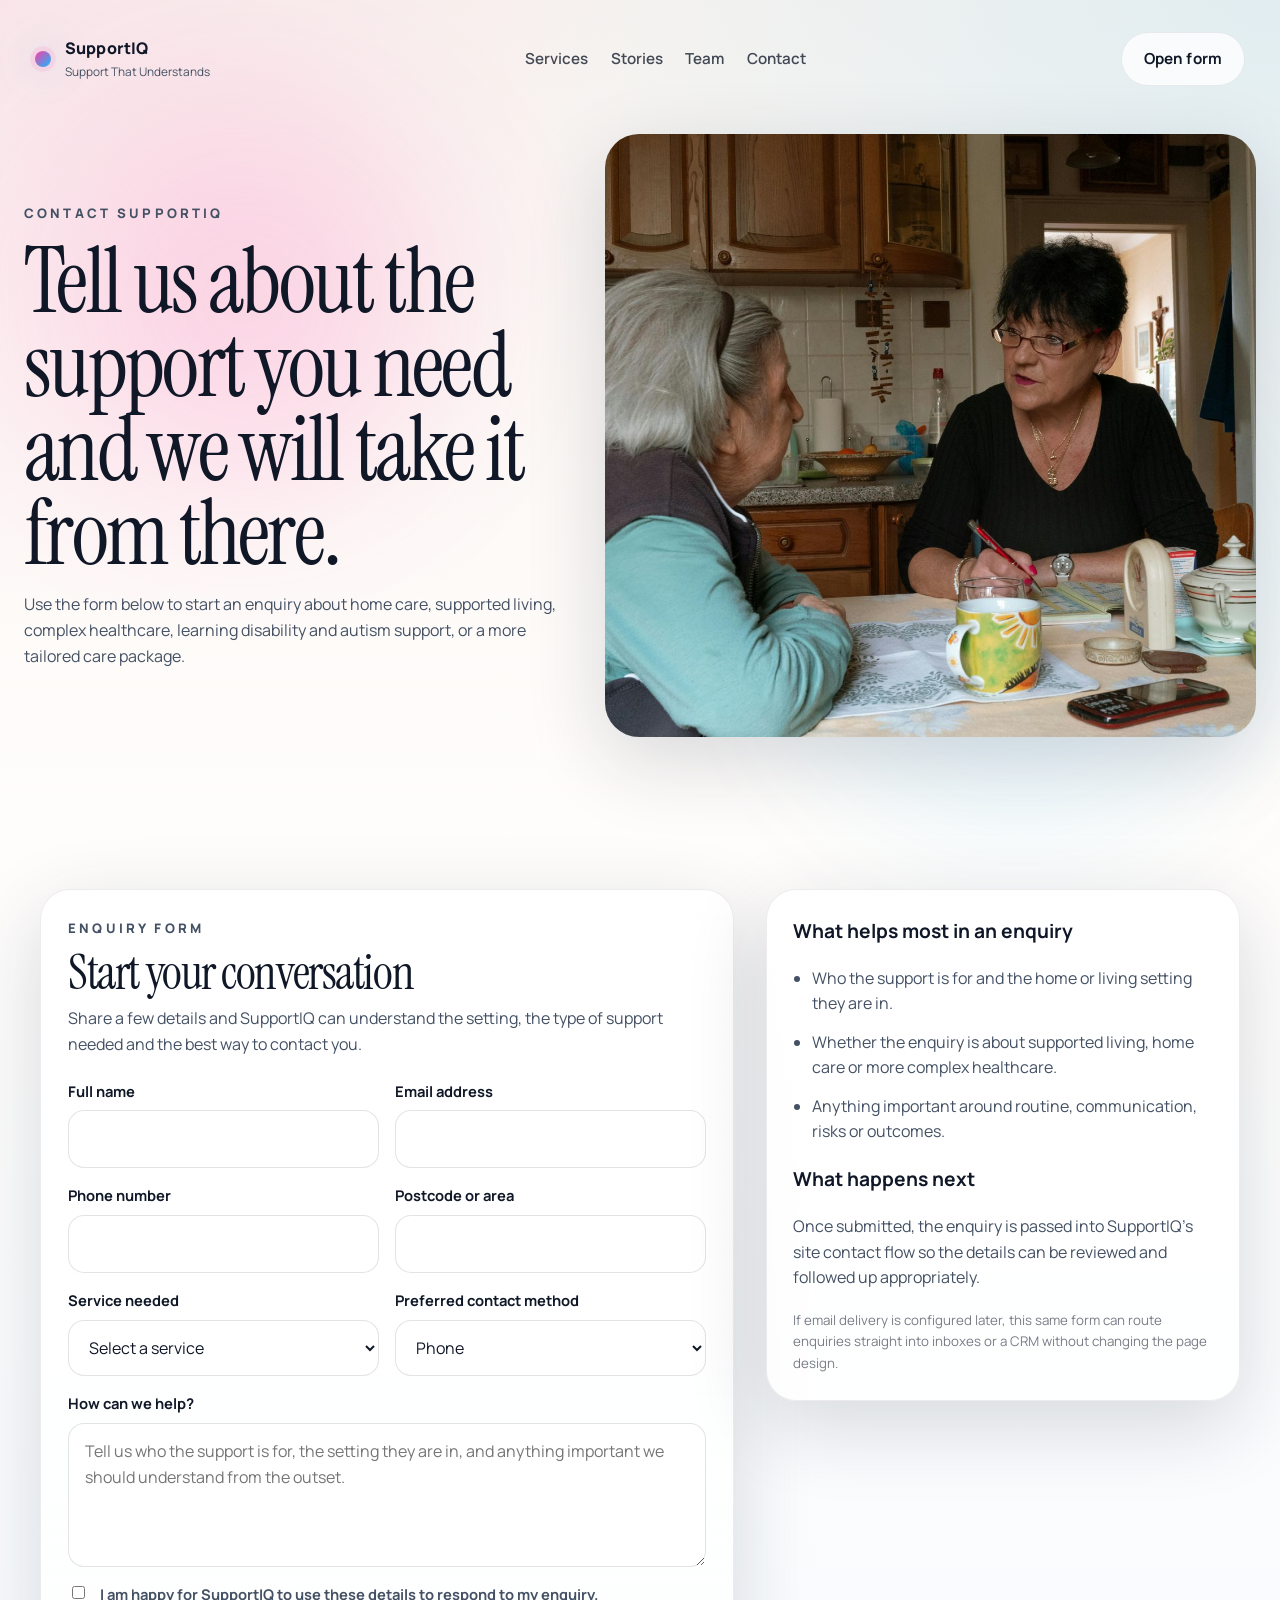
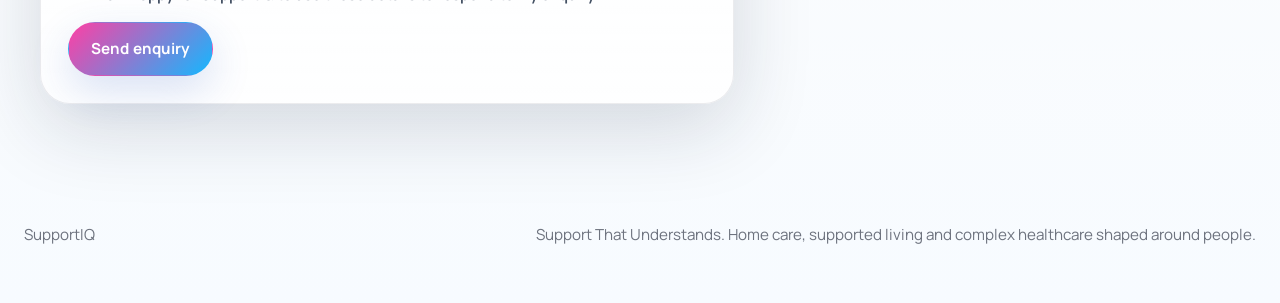
==== contact.html @ faddada3 "Add contact page with enquiry form for SupportIQ services" ====
<!DOCTYPE html>
<html lang="en">
  <head>
    <meta charset="UTF-8" />
    <meta name="viewport" content="width=device-width, initial-scale=1.0" />
    <title>Contact SupportIQ | Start a Home Care Enquiry</title>
    <meta
      name="description"
      content="Contact SupportIQ to discuss home care, supported living, complex healthcare, learning disability and autism support."
    />
    <meta name="theme-color" content="#0f172a" />
    <link rel="preconnect" href="https://fonts.googleapis.com" />
    <link rel="preconnect" href="https://fonts.gstatic.com" crossorigin />
    <link
      href="https://fonts.googleapis.com/css2?family=Instrument+Serif:ital@0;1&family=Manrope:wght@400;500;600;700;800&display=swap"
      rel="stylesheet"
    />
    <link rel="stylesheet" href="styles.css" />
  </head>
  <body>
    <header class="site-header">
      <a class="brand" href="index.html" aria-label="SupportIQ home">
        <span class="brand__mark" aria-hidden="true"></span>
        <span class="brand__text">
          <strong>SupportIQ</strong>
          <span>Support That Understands</span>
        </span>
      </a>

      <button
        class="menu-toggle"
        type="button"
        aria-expanded="false"
        aria-controls="site-nav"
        aria-label="Open navigation"
      >
        <span></span>
        <span></span>
      </button>

      <nav class="site-nav" id="site-nav">
        <a href="index.html#services">Services</a>
        <a href="index.html#stories">Stories</a>
        <a href="index.html#team">Team</a>
        <a href="contact.html">Contact</a>
      </nav>

      <a class="button button--ghost header-cta" href="#enquiry-form">Open form</a>
    </header>

    <main>
      <section class="page-hero">
        <div class="hero__light hero__light--pink" aria-hidden="true"></div>
        <div class="hero__light hero__light--cyan" aria-hidden="true"></div>
        <div class="page-hero__grid">
          <div class="contact-page__hero" data-reveal>
            <p class="eyebrow">Contact SupportIQ</p>
            <h1>Tell us about the support you need and we will take it from there.</h1>
            <p>
              Use the form below to start an enquiry about home care, supported
              living, complex healthcare, learning disability and autism support,
              or a more tailored care package.
            </p>
          </div>

          <div class="contact-page__photo" data-reveal>
            <img
              src="assets/care-kitchen.jpg"
              alt="A calm home care conversation taking place around a kitchen table"
            />
          </div>
        </div>
      </section>

      <section class="section">
        <div class="contact-shell">
          <div class="contact-form-card" data-reveal>
            <div class="contact-form-card__intro">
              <p class="eyebrow">Enquiry Form</p>
              <h2 id="enquiry-form">Start your conversation</h2>
              <p>
                Share a few details and SupportIQ can understand the setting, the
                type of support needed and the best way to contact you.
              </p>
            </div>

            <form class="contact-form" data-contact-form novalidate>
              <div class="contact-form__grid">
                <div class="field">
                  <label for="full-name">Full name</label>
                  <input id="full-name" name="name" type="text" autocomplete="name" required />
                </div>

                <div class="field">
                  <label for="email">Email address</label>
                  <input id="email" name="email" type="email" autocomplete="email" required />
                </div>

                <div class="field">
                  <label for="phone">Phone number</label>
                  <input id="phone" name="phone" type="tel" autocomplete="tel" />
                </div>

                <div class="field">
                  <label for="postcode">Postcode or area</label>
                  <input id="postcode" name="location" type="text" autocomplete="postal-code" />
                </div>

                <div class="field">
                  <label for="service">Service needed</label>
                  <select id="service" name="service" required>
                    <option value="">Select a service</option>
                    <option value="Supported living">Supported living</option>
                    <option value="Complex healthcare">Complex healthcare</option>
                    <option value="Learning disability and autism support">Learning disability and autism support</option>
                    <option value="Tailored home care">Tailored home care</option>
                    <option value="Unsure / need advice">Unsure / need advice</option>
                  </select>
                </div>

                <div class="field">
                  <label for="contact-method">Preferred contact method</label>
                  <select id="contact-method" name="preferredContact">
                    <option value="Phone">Phone</option>
                    <option value="Email">Email</option>
                    <option value="Either">Either is fine</option>
                  </select>
                </div>

                <div class="field field--full">
                  <label for="message">How can we help?</label>
                  <textarea
                    id="message"
                    name="message"
                    placeholder="Tell us who the support is for, the setting they are in, and anything important we should understand from the outset."
                    required
                  ></textarea>
                </div>

                <label class="checkbox field--full">
                  <input type="checkbox" name="consent" required />
                  <span>I am happy for SupportIQ to use these details to respond to my enquiry.</span>
                </label>
              </div>

              <div class="contact-form__actions">
                <button class="button" type="submit">Send enquiry</button>
                <p class="form-status" data-form-status aria-live="polite"></p>
              </div>
            </form>
          </div>

          <aside class="contact-page__aside" data-reveal>
            <h3>What helps most in an enquiry</h3>
            <ul>
              <li>Who the support is for and the home or living setting they are in.</li>
              <li>Whether the enquiry is about supported living, home care or more complex healthcare.</li>
              <li>Anything important around routine, communication, risks or outcomes.</li>
            </ul>

            <h3>What happens next</h3>
            <p>
              Once submitted, the enquiry is passed into SupportIQ's site contact flow
              so the details can be reviewed and followed up appropriately.
            </p>

            <small>
              If email delivery is configured later, this same form can route enquiries
              straight into inboxes or a CRM without changing the page design.
            </small>
          </aside>
        </div>
      </section>
    </main>

    <footer class="site-footer">
      <p>SupportIQ</p>
      <p>Support That Understands. Home care, supported living and complex healthcare shaped around people.</p>
    </footer>

    <script src="script.js"></script>
  </body>
</html>
---- styles.css ----
:root {
  --bg: #f8f3ef;
  --bg-soft: #fdf9f6;
  --ink: #101828;
  --ink-soft: #445164;
  --line: rgba(16, 24, 40, 0.12);
  --white: #ffffff;
  --cyan: #13b8ff;
  --pink: #ff3fa4;
  --violet: #7c57ff;
  --aqua: #61dde4;
  --shadow: 0 24px 80px rgba(18, 32, 56, 0.16);
  --radius: 28px;
  --section-width: min(1200px, calc(100vw - 3rem));
}

*,
*::before,
*::after {
  box-sizing: border-box;
}

html {
  scroll-behavior: smooth;
}

body {
  margin: 0;
  min-width: 320px;
  color: var(--ink);
  background:
    radial-gradient(circle at top left, rgba(255, 63, 164, 0.08), transparent 28%),
    radial-gradient(circle at top right, rgba(19, 184, 255, 0.1), transparent 34%),
    linear-gradient(180deg, #f8f3ef 0%, #fffdfb 42%, #f7fbff 100%);
  font-family: "Manrope", sans-serif;
  line-height: 1.6;
}

img {
  display: block;
  max-width: 100%;
}

a {
  color: inherit;
  text-decoration: none;
}

button,
input,
textarea,
select {
  font: inherit;
}

.site-header {
  position: fixed;
  inset: 0 0 auto;
  z-index: 20;
  display: grid;
  grid-template-columns: auto 1fr auto;
  align-items: center;
  gap: 1.5rem;
  width: min(1320px, calc(100vw - 2rem));
  margin: 1rem auto 0;
  padding: 0.95rem 1.15rem;
  border: 1px solid transparent;
  border-radius: 999px;
  transition:
    background-color 220ms ease,
    border-color 220ms ease,
    box-shadow 220ms ease,
    transform 220ms ease;
}

.site-header.is-scrolled {
  background: rgba(255, 251, 247, 0.78);
  border-color: rgba(16, 24, 40, 0.08);
  box-shadow: 0 18px 50px rgba(17, 29, 48, 0.1);
  backdrop-filter: blur(18px);
}

.brand {
  display: inline-flex;
  align-items: center;
  gap: 0.9rem;
}

.brand__mark {
  width: 0.95rem;
  height: 0.95rem;
  border-radius: 999px;
  background: linear-gradient(135deg, var(--pink), var(--cyan));
  box-shadow:
    0 0 0 0.3rem rgba(255, 63, 164, 0.1),
    0 0 2.5rem rgba(19, 184, 255, 0.4);
}

.brand__text {
  display: grid;
  gap: 0.1rem;
}

.brand__text strong,
.brand__text span {
  display: block;
}

.brand__text strong {
  font-size: 1rem;
  font-weight: 800;
  letter-spacing: 0.01em;
}

.brand__text span {
  font-size: 0.74rem;
  color: var(--ink-soft);
}

.site-nav {
  display: inline-flex;
  justify-content: center;
  gap: 1.4rem;
}

.site-nav a {
  position: relative;
  font-size: 0.95rem;
  font-weight: 600;
  color: rgba(16, 24, 40, 0.78);
}

.site-nav a::after {
  content: "";
  position: absolute;
  left: 0;
  bottom: -0.35rem;
  width: 100%;
  height: 2px;
  transform: scaleX(0);
  transform-origin: left;
  background: linear-gradient(90deg, var(--pink), var(--cyan));
  transition: transform 180ms ease;
}

.site-nav a:hover::after,
.site-nav a:focus-visible::after {
  transform: scaleX(1);
}

.menu-toggle {
  display: none;
  place-items: center;
  gap: 0.28rem;
  width: 3rem;
  height: 3rem;
  border: 1px solid rgba(16, 24, 40, 0.08);
  border-radius: 999px;
  background: rgba(255, 255, 255, 0.7);
}

.menu-toggle span {
  display: block;
  width: 1rem;
  height: 2px;
  border-radius: 999px;
  background: var(--ink);
  transition: transform 180ms ease, opacity 180ms ease;
}

.menu-toggle[aria-expanded="true"] span:first-child {
  transform: translateY(3px) rotate(45deg);
}

.menu-toggle[aria-expanded="true"] span:last-child {
  transform: translateY(-3px) rotate(-45deg);
}

.button {
  display: inline-flex;
  align-items: center;
  justify-content: center;
  min-height: 3.25rem;
  padding: 0.85rem 1.35rem;
  border-radius: 999px;
  border: 1px solid transparent;
  background: linear-gradient(135deg, var(--pink), var(--cyan));
  color: var(--white);
  font-size: 0.95rem;
  font-weight: 700;
  letter-spacing: 0.01em;
  box-shadow: 0 15px 40px rgba(52, 97, 194, 0.18);
  transition:
    transform 180ms ease,
    box-shadow 180ms ease,
    filter 180ms ease;
}

.button:hover,
.button:focus-visible {
  transform: translateY(-2px);
  box-shadow: 0 22px 48px rgba(43, 91, 186, 0.22);
  filter: saturate(1.05);
}

a:focus-visible,
button:focus-visible {
  outline: 2px solid rgba(19, 184, 255, 0.88);
  outline-offset: 4px;
}

.button--ghost {
  background: rgba(255, 255, 255, 0.78);
  color: var(--ink);
  border-color: rgba(16, 24, 40, 0.08);
  box-shadow: none;
}

.button--text {
  background: transparent;
  color: var(--ink);
  border-color: rgba(16, 24, 40, 0.12);
  box-shadow: none;
}

.hero {
  position: relative;
  overflow: clip;
  min-height: 100svh;
  padding: 8.5rem 0 4rem;
}

.hero__grid {
  position: relative;
  z-index: 1;
  display: grid;
  grid-template-columns: minmax(0, 1.05fr) minmax(340px, 0.95fr);
  gap: clamp(2rem, 4vw, 4rem);
  align-items: center;
  width: min(1320px, calc(100vw - 3rem));
  margin: 0 auto;
}

.hero__content {
  max-width: 41rem;
}

.eyebrow {
  margin: 0 0 1rem;
  color: rgba(16, 24, 40, 0.62);
  font-size: 0.82rem;
  font-weight: 800;
  letter-spacing: 0.24em;
  text-transform: uppercase;
}

.hero h1,
.section h2 {
  margin: 0;
  font-family: "Instrument Serif", serif;
  font-weight: 400;
  line-height: 0.94;
  letter-spacing: -0.03em;
}

.hero h1 {
  max-width: 12ch;
  font-size: clamp(3.5rem, 8vw, 7rem);
}

.hero__lede {
  max-width: 36rem;
  margin: 1.6rem 0 0;
  color: var(--ink-soft);
  font-size: clamp(1.05rem, 2.4vw, 1.26rem);
}

.hero__actions {
  display: flex;
  flex-wrap: wrap;
  gap: 0.9rem;
  margin-top: 2rem;
}

.hero__highlights {
  display: grid;
  gap: 0.8rem;
  margin: 2rem 0 0;
  padding: 0;
  list-style: none;
}

.hero__highlights li {
  display: flex;
  align-items: flex-start;
  gap: 0.8rem;
  max-width: 40rem;
  color: rgba(16, 24, 40, 0.78);
}

.hero__highlights li::before {
  content: "";
  flex: 0 0 0.8rem;
  width: 0.8rem;
  height: 0.8rem;
  margin-top: 0.35rem;
  border-radius: 999px;
  background: linear-gradient(135deg, var(--pink), var(--cyan));
  box-shadow: 0 0 1rem rgba(19, 184, 255, 0.35);
}

.hero__visual {
  position: relative;
  display: grid;
  justify-items: end;
  align-content: center;
  padding-block: 0;
}

.hero__logo-wrap {
  position: relative;
  display: grid;
  place-items: center;
  width: min(100%, 36rem);
  margin-left: auto;
  padding: 0;
  overflow: visible;
  border-radius: 0;
  background: transparent;
  border: 0;
  box-shadow: none;
}

.hero__logo-wrap::before,
.hero__logo-wrap::after {
  content: "";
  position: absolute;
  inset: 17% auto auto 18%;
  width: 13rem;
  height: 13rem;
  border-radius: 50%;
  background: rgba(255, 63, 164, 0.34);
  filter: blur(70px);
  animation: drift 9s ease-in-out infinite;
}

.hero__logo-wrap::after {
  inset: auto 10% 16% auto;
  width: 15rem;
  height: 15rem;
  background: rgba(19, 184, 255, 0.3);
  animation-duration: 11s;
  animation-direction: reverse;
}

.hero__logo {
  position: relative;
  z-index: 1;
  width: 100%;
  height: auto;
  filter:
    saturate(1.04)
    contrast(1.02)
    drop-shadow(0 1.75rem 4rem rgba(33, 66, 124, 0.18));
  animation: float 7s ease-in-out infinite;
}

.hero__light {
  position: absolute;
  border-radius: 50%;
  filter: blur(90px);
  opacity: 0.42;
  pointer-events: none;
}

.hero__light--pink {
  top: 12%;
  left: 4%;
  width: 24rem;
  height: 24rem;
  background: rgba(255, 63, 164, 0.38);
  animation: drift 16s ease-in-out infinite;
}

.hero__light--cyan {
  right: 4%;
  bottom: 10%;
  width: 26rem;
  height: 26rem;
  background: rgba(19, 184, 255, 0.28);
  animation: drift 20s ease-in-out infinite reverse;
}

.section {
  width: var(--section-width);
  margin: 0 auto;
  padding: 6.5rem 0;
}

.section__intro {
  display: grid;
  gap: 0.9rem;
  max-width: 48rem;
}

.section h2 {
  font-size: clamp(2.7rem, 5vw, 4.8rem);
}

.statement {
  display: grid;
  grid-template-columns: minmax(0, 0.95fr) minmax(0, 1.05fr);
  gap: 2rem 3rem;
  align-items: start;
}

.statement__body {
  display: grid;
  gap: 1.2rem;
  padding-top: 0.4rem;
  color: var(--ink-soft);
  font-size: 1.03rem;
}

.service-list {
  margin-top: 3rem;
  border-top: 1px solid var(--line);
}

.service-row {
  position: relative;
  display: grid;
  grid-template-columns: auto minmax(0, 1fr) auto;
  gap: 1.4rem 2rem;
  align-items: start;
  padding: 2rem 0;
  border-bottom: 1px solid var(--line);
  transition: transform 180ms ease, color 180ms ease;
}

.service-row::before {
  content: "";
  position: absolute;
  inset: auto auto 0 0;
  width: 0;
  height: 2px;
  background: linear-gradient(90deg, var(--pink), var(--cyan));
  transition: width 220ms ease;
}

.service-row:hover,
.service-row:focus-within {
  transform: translateX(0.3rem);
}

.service-row:hover::before,
.service-row:focus-within::before {
  width: 100%;
}

.service-row__index,
.journey-step span,
.team__item span {
  font-size: 0.88rem;
  font-weight: 800;
  letter-spacing: 0.2em;
  color: rgba(16, 24, 40, 0.42);
}

.service-row__content h3,
.approach-point h3,
.journey-step h3 {
  margin: 0 0 0.6rem;
  font-size: 1.55rem;
  font-weight: 800;
  line-height: 1.1;
}

.service-row__content p,
.approach-point p,
.journey-step p,
.team__copy p,
.contact__panel p,
.approach__lead p {
  margin: 0;
  color: var(--ink-soft);
}

.service-row__tag {
  max-width: 16rem;
  margin: 0;
  color: rgba(16, 24, 40, 0.54);
  font-weight: 700;
  text-align: right;
}

.section--dark {
  position: relative;
  overflow: clip;
  width: 100%;
  margin: 0;
  padding: 0;
  background:
    radial-gradient(circle at 18% 22%, rgba(255, 63, 164, 0.2), transparent 24%),
    radial-gradient(circle at 82% 78%, rgba(19, 184, 255, 0.22), transparent 28%),
    linear-gradient(180deg, #0f1725 0%, #111c31 100%);
  color: var(--white);
}

.section--dark .section__intro,
.approach__grid {
  width: var(--section-width);
  margin: 0 auto;
}

.section--dark .section__intro {
  padding: 6.5rem 0 0;
}

.section--dark .eyebrow,
.section--dark .approach__lead p,
.section--dark .approach-point p {
  color: rgba(255, 255, 255, 0.72);
}

.approach__grid {
  display: grid;
  grid-template-columns: minmax(0, 0.95fr) minmax(0, 1.05fr);
  gap: 2rem 4rem;
  padding: 2.5rem 0 6.5rem;
}

.approach__lead {
  display: grid;
  gap: 1.2rem;
  font-size: 1.05rem;
}

.approach__points {
  display: grid;
  gap: 1.6rem;
}

.approach-point {
  padding: 0 0 1.6rem;
  border-bottom: 1px solid rgba(255, 255, 255, 0.14);
}

.team__heading {
  max-width: 50rem;
}

.team__grid {
  display: grid;
  grid-template-columns: minmax(0, 0.95fr) minmax(0, 1.05fr);
  gap: 2rem 3rem;
  margin-top: 3rem;
}

.team__copy {
  display: grid;
  gap: 1.2rem;
  font-size: 1.05rem;
}

.team__list {
  display: grid;
  gap: 1.2rem;
}

.team__item {
  display: grid;
  grid-template-columns: auto 1fr;
  gap: 1.2rem;
  align-items: start;
  padding: 1.3rem 0;
  border-top: 1px solid var(--line);
}

.team__item:last-child {
  border-bottom: 1px solid var(--line);
}

.team__item p {
  margin: 0;
  font-size: 1.08rem;
  font-weight: 700;
}

.journey__steps {
  display: grid;
  grid-template-columns: repeat(3, minmax(0, 1fr));
  gap: 1.4rem;
  margin-top: 3rem;
}

.journey-step {
  display: grid;
  gap: 0.9rem;
  padding: 1.8rem;
  min-height: 100%;
  border: 1px solid rgba(16, 24, 40, 0.08);
  border-radius: var(--radius);
  background:
    linear-gradient(180deg, rgba(255, 255, 255, 0.92), rgba(255, 255, 255, 0.74));
  box-shadow: var(--shadow);
  transition: transform 180ms ease, box-shadow 180ms ease;
}

.journey-step:hover,
.journey-step:focus-within {
  transform: translateY(-4px);
  box-shadow: 0 26px 70px rgba(18, 32, 56, 0.18);
}

.contact {
  display: grid;
  grid-template-columns: minmax(0, 1.1fr) minmax(280px, 0.9fr);
  gap: 2rem 3rem;
  align-items: end;
}

.contact__panel {
  max-width: 48rem;
}

.contact__details {
  padding: 2rem;
  border: 1px solid rgba(16, 24, 40, 0.08);
  border-radius: var(--radius);
  background:
    linear-gradient(180deg, rgba(255, 255, 255, 0.88), rgba(255, 255, 255, 0.7));
  box-shadow: var(--shadow);
}

.contact__details p {
  margin: 0 0 1rem;
  font-weight: 800;
}

.contact__details ul {
  display: grid;
  gap: 0.75rem;
  margin: 0;
  padding-left: 1.1rem;
  color: var(--ink-soft);
}

.site-footer {
  display: flex;
  justify-content: space-between;
  gap: 1rem;
  width: min(1320px, calc(100vw - 3rem));
  margin: 0 auto;
  padding: 0 0 2.5rem;
  color: rgba(16, 24, 40, 0.6);
  font-size: 0.95rem;
}

.presence,
.team {
  display: grid;
  grid-template-columns: minmax(0, 1fr) minmax(0, 1fr);
  gap: 2rem 3rem;
  align-items: center;
}

.presence__media,
.team__image,
.story-card,
.services__media,
.contact-page__photo,
.contact-page__aside {
  border-radius: calc(var(--radius) + 6px);
  overflow: hidden;
  box-shadow: var(--shadow);
}

.presence__media img,
.team__image img,
.story-card img,
.services__media-main,
.contact-page__photo img {
  width: 100%;
  height: 100%;
  object-fit: cover;
}

.presence__content,
.team__content {
  display: grid;
  gap: 1rem;
}

.presence__content p,
.team__content p {
  margin: 0;
  color: var(--ink-soft);
}

.presence__checks,
.team__points {
  display: grid;
  gap: 0.8rem;
  margin-top: 0.6rem;
}

.presence__checks p,
.team__points p {
  position: relative;
  padding-left: 1.35rem;
  font-weight: 700;
}

.presence__checks p::before,
.team__points p::before {
  content: "";
  position: absolute;
  left: 0;
  top: 0.55rem;
  width: 0.55rem;
  height: 0.55rem;
  border-radius: 999px;
  background: linear-gradient(135deg, var(--pink), var(--cyan));
}

.services__layout {
  display: grid;
  grid-template-columns: minmax(300px, 0.9fr) minmax(0, 1.1fr);
  gap: 2rem 2.6rem;
  margin-top: 3rem;
  align-items: start;
}

.services__media {
  position: sticky;
  top: 6.5rem;
  display: grid;
  gap: 1rem;
  background: rgba(255, 255, 255, 0.68);
}

.services__media-main {
  min-height: 30rem;
}

.services__media-note {
  padding: 1.4rem 1.5rem;
  background:
    linear-gradient(180deg, rgba(255, 255, 255, 0.94), rgba(255, 255, 255, 0.8));
}

.services__media-note strong,
.services__media-note p {
  display: block;
}

.services__media-note strong {
  margin-bottom: 0.45rem;
  font-size: 0.92rem;
  letter-spacing: 0.18em;
  text-transform: uppercase;
}

.services__media-note p {
  margin: 0;
  color: var(--ink-soft);
}

.services__cards {
  display: grid;
  grid-template-columns: repeat(2, minmax(0, 1fr));
  gap: 1.1rem;
}

.service-card,
.contact-form-card,
.contact-page__aside {
  border: 1px solid rgba(16, 24, 40, 0.08);
  border-radius: calc(var(--radius) + 2px);
  background:
    linear-gradient(180deg, rgba(255, 255, 255, 0.92), rgba(255, 255, 255, 0.76));
  box-shadow: var(--shadow);
}

.service-card {
  display: grid;
  gap: 0.85rem;
  min-height: 100%;
  padding: 1.5rem;
}

.service-card span {
  font-size: 0.8rem;
  font-weight: 800;
  letter-spacing: 0.18em;
  color: rgba(16, 24, 40, 0.42);
}

.service-card h3 {
  margin: 0;
  font-size: 1.32rem;
  line-height: 1.08;
}

.service-card p {
  margin: 0;
  color: var(--ink-soft);
}

.stories__grid {
  display: grid;
  grid-template-columns: repeat(2, minmax(0, 1fr));
  gap: 1.4rem;
  margin-top: 3rem;
}

.story-card {
  background: rgba(255, 255, 255, 0.74);
}

.story-card img {
  aspect-ratio: 1.2 / 1;
}

.story-card__body {
  display: grid;
  gap: 0.65rem;
  padding: 1.4rem 1.45rem 1.55rem;
}

.story-card__body h3 {
  margin: 0;
  font-size: 1.36rem;
  line-height: 1.08;
}

.story-card__body p {
  margin: 0;
  color: var(--ink-soft);
}

.cta-band {
  padding-top: 5rem;
}

.cta-band__content {
  display: grid;
  gap: 1rem;
  padding: 2.1rem;
  border-radius: calc(var(--radius) + 10px);
  background:
    radial-gradient(circle at 15% 30%, rgba(255, 63, 164, 0.14), transparent 20%),
    radial-gradient(circle at 85% 70%, rgba(19, 184, 255, 0.16), transparent 24%),
    linear-gradient(180deg, rgba(255, 255, 255, 0.94), rgba(255, 255, 255, 0.82));
  box-shadow: var(--shadow);
}

.cta-band__content h2,
.contact-page__hero h1 {
  max-width: 18ch;
}

.cta-band__actions {
  display: flex;
  flex-wrap: wrap;
  gap: 0.9rem;
}

.page-hero {
  padding-top: 8.4rem;
  padding-bottom: 3rem;
}

.page-hero__grid {
  display: grid;
  grid-template-columns: minmax(0, 0.9fr) minmax(300px, 1.1fr);
  gap: 2rem 3rem;
  width: min(1320px, calc(100vw - 3rem));
  margin: 0 auto;
  align-items: center;
}

.contact-page__hero {
  display: grid;
  gap: 1rem;
}

.contact-page__hero h1 {
  margin: 0;
  font-family: "Instrument Serif", serif;
  font-size: clamp(3.1rem, 7vw, 5.8rem);
  font-weight: 400;
  line-height: 0.94;
  letter-spacing: -0.03em;
}

.contact-page__hero p,
.contact-page__aside p,
.contact-form-card p {
  margin: 0;
  color: var(--ink-soft);
}

.contact-page__photo img {
  aspect-ratio: 1.08 / 1;
}

.contact-shell {
  display: grid;
  grid-template-columns: minmax(0, 1.1fr) minmax(280px, 0.75fr);
  gap: 2rem;
  align-items: start;
}

.contact-form-card {
  padding: 1.7rem;
}

.contact-form-card__intro {
  display: grid;
  gap: 0.7rem;
  margin-bottom: 1.4rem;
}

.contact-form-card h2 {
  margin: 0;
  font-size: clamp(2rem, 4vw, 3rem);
}

.contact-form {
  display: grid;
  gap: 1rem;
}

.contact-form__grid {
  display: grid;
  grid-template-columns: repeat(2, minmax(0, 1fr));
  gap: 1rem;
}

.field {
  display: grid;
  gap: 0.45rem;
}

.field--full {
  grid-column: 1 / -1;
}

.field label,
.checkbox {
  font-size: 0.92rem;
  font-weight: 700;
}

.field input,
.field select,
.field textarea {
  width: 100%;
  padding: 0.95rem 1rem;
  border: 1px solid rgba(16, 24, 40, 0.12);
  border-radius: 1rem;
  background: rgba(255, 255, 255, 0.96);
  color: var(--ink);
}

.field textarea {
  min-height: 9rem;
  resize: vertical;
}

.field input:focus,
.field select:focus,
.field textarea:focus {
  outline: 2px solid rgba(19, 184, 255, 0.28);
  border-color: rgba(19, 184, 255, 0.65);
}

.checkbox {
  display: flex;
  align-items: flex-start;
  gap: 0.75rem;
  color: var(--ink-soft);
}

.checkbox input {
  margin-top: 0.2rem;
}

.contact-form__actions {
  display: flex;
  align-items: center;
  gap: 1rem;
}

.form-status {
  min-height: 1.3rem;
  margin: 0;
  font-size: 0.95rem;
  color: var(--ink-soft);
}

.form-status.is-error {
  color: #b42318;
}

.form-status.is-success {
  color: #027a48;
}

.contact-page__aside {
  display: grid;
  gap: 1.2rem;
  padding: 1.6rem;
}

.contact-page__aside h3 {
  margin: 0;
  font-size: 1.2rem;
}

.contact-page__aside ul {
  display: grid;
  gap: 0.8rem;
  margin: 0;
  padding-left: 1.2rem;
  color: var(--ink-soft);
}

.contact-page__aside small {
  color: rgba(16, 24, 40, 0.56);
}

[data-reveal] {
  opacity: 0;
  transform: translateY(1.8rem);
  transition:
    opacity 700ms ease,
    transform 700ms ease;
}

[data-reveal].is-visible {
  opacity: 1;
  transform: translateY(0);
}

@keyframes drift {
  0%,
  100% {
    transform: translate3d(0, 0, 0) scale(1);
  }
  50% {
    transform: translate3d(1rem, -1.2rem, 0) scale(1.04);
  }
}

@keyframes float {
  0%,
  100% {
    transform: translateY(0);
  }
  50% {
    transform: translateY(-0.7rem);
  }
}

@media (max-width: 1024px) {
  .site-header {
    grid-template-columns: auto auto;
    justify-content: space-between;
  }

  .menu-toggle {
    display: inline-grid;
  }

  .header-cta {
    display: none;
  }

  .site-nav {
    position: absolute;
    top: calc(100% + 0.7rem);
    right: 0;
    display: grid;
    justify-items: end;
    gap: 1rem;
    min-width: 12rem;
    padding: 1.2rem;
    border: 1px solid rgba(16, 24, 40, 0.08);
    border-radius: 1.3rem;
    background: rgba(255, 251, 247, 0.94);
    box-shadow: var(--shadow);
    opacity: 0;
    pointer-events: none;
    transform: translateY(-0.4rem);
    transition:
      opacity 180ms ease,
      transform 180ms ease;
  }

  .site-nav.is-open {
    opacity: 1;
    pointer-events: auto;
    transform: translateY(0);
  }

  .hero__grid,
  .page-hero__grid,
  .statement,
  .presence,
  .approach__grid,
  .team,
  .contact {
    grid-template-columns: 1fr;
  }

  .hero {
    min-height: auto;
    padding-top: 7.5rem;
  }

  .hero__visual {
    justify-items: start;
    padding-block: 0;
  }

  .hero__logo-wrap {
    width: min(100%, 31rem);
    margin-left: 0;
  }

  .services__layout,
  .contact-shell {
    grid-template-columns: 1fr;
  }

  .services__media {
    position: static;
  }

  .services__media-main {
    min-height: 22rem;
  }

  .stories__grid {
    grid-template-columns: 1fr;
  }

  .service-row {
    grid-template-columns: auto 1fr;
  }

  .service-row__tag {
    grid-column: 2;
    text-align: left;
  }

  .journey__steps {
    grid-template-columns: 1fr;
  }

  .site-footer {
    flex-direction: column;
    padding-bottom: 2rem;
  }
}

@media (max-width: 720px) {
  .site-header {
    width: calc(100vw - 1rem);
    margin-top: 0.5rem;
    padding: 0.85rem 1rem;
    grid-template-columns: minmax(0, 1fr) auto;
  }

  .brand {
    min-width: 0;
    gap: 0.75rem;
  }

  .brand__text strong {
    font-size: 0.95rem;
  }

  .brand__text span {
    display: block;
    font-size: 0.67rem;
    white-space: nowrap;
    overflow: hidden;
    text-overflow: ellipsis;
  }

  .menu-toggle {
    width: 3.15rem;
    height: 3.15rem;
    background: rgba(255, 255, 255, 0.84);
    box-shadow: 0 12px 30px rgba(27, 43, 72, 0.08);
  }

  .site-nav {
    left: 0;
    right: 0;
    top: calc(100% + 0.55rem);
    min-width: 0;
    padding: 1rem 1.15rem 1.1rem;
    justify-items: start;
  }

  .hero__grid,
  .page-hero__grid,
  .section,
  .section--dark .section__intro,
  .approach__grid,
  .site-footer {
    width: calc(100vw - 1.5rem);
  }

  .hero__grid {
    gap: 1rem;
  }

  .hero {
    padding-top: 6.6rem;
    padding-bottom: 3rem;
  }

  .hero__visual {
    order: -1;
    justify-items: center;
    padding-block: 0;
  }

  .hero__logo-wrap {
    width: min(100%, 17.5rem);
    margin: 0 auto;
  }

  .hero__logo-wrap::before,
  .hero__logo-wrap::after {
    filter: blur(52px);
  }

  .hero__logo-wrap::before {
    inset: 18% auto auto 16%;
    width: 7rem;
    height: 7rem;
  }

  .hero__logo-wrap::after {
    inset: auto 12% 16% auto;
    width: 8rem;
    height: 8rem;
  }

  .hero__content {
    max-width: none;
  }

  .hero h1 {
    max-width: 10.5ch;
    font-size: clamp(2.95rem, 15vw, 4.25rem);
    line-height: 0.92;
  }

  .hero__lede {
    max-width: none;
    margin-top: 1.2rem;
    font-size: 1rem;
  }

  .hero__actions {
    display: grid;
    grid-template-columns: 1fr;
    gap: 0.75rem;
    margin-top: 1.6rem;
  }

  .hero__actions .button {
    width: 100%;
  }

  .hero__highlights {
    gap: 0.9rem;
    margin-top: 1.5rem;
  }

  .hero__highlights li {
    max-width: none;
    font-size: 0.98rem;
  }

  .section {
    padding: 4.5rem 0;
  }

  .section h2 {
    font-size: clamp(2.25rem, 11vw, 3rem);
    line-height: 0.96;
  }

  .section--dark .section__intro {
    padding-top: 4.5rem;
  }

  .approach__grid {
    padding-bottom: 4.5rem;
  }

  .statement {
    gap: 1.5rem;
  }

  .presence,
  .team {
    gap: 1.5rem;
  }

  .services__cards,
  .contact-form__grid {
    grid-template-columns: 1fr;
  }

  .statement__body,
  .approach__lead,
  .team__copy {
    font-size: 0.98rem;
  }

  .service-row,
  .team__item {
    gap: 1rem;
  }

  .service-row {
    padding: 1.55rem 0;
  }

  .service-row__content h3,
  .approach-point h3,
  .journey-step h3 {
    font-size: 1.3rem;
  }

  .service-row__tag {
    margin-top: 0.15rem;
    font-size: 0.95rem;
  }

  .journey-step,
  .contact__details,
  .contact-form-card,
  .contact-page__aside {
    padding: 1.4rem;
  }

  .contact-form__actions,
  .cta-band__actions {
    flex-direction: column;
    align-items: stretch;
  }

  .contact-form__actions .button,
  .cta-band__actions .button {
    width: 100%;
  }
}

@media (prefers-reduced-motion: reduce) {
  html {
    scroll-behavior: auto;
  }

  *,
  *::before,
  *::after {
    animation: none !important;
    transition-duration: 0.01ms !important;
    transition-delay: 0ms !important;
  }

  [data-reveal] {
    opacity: 1;
    transform: none;
  }
}
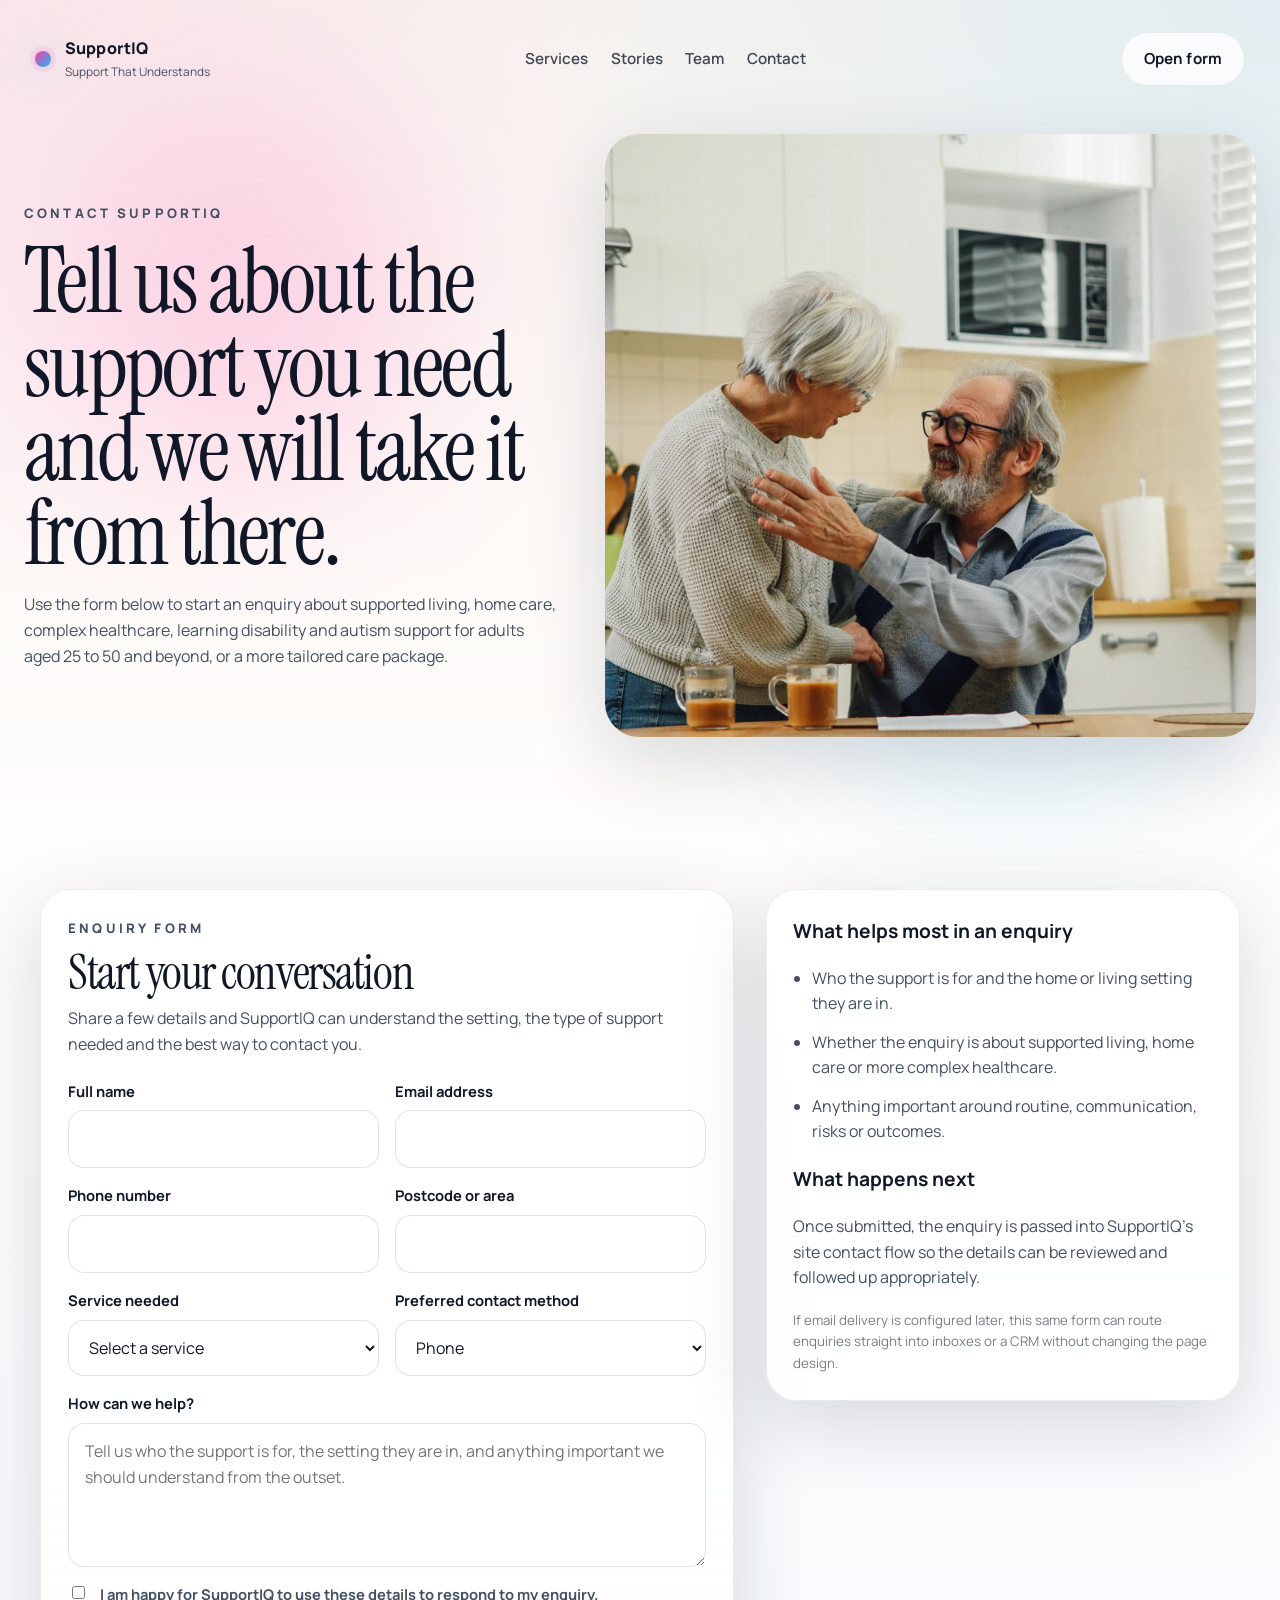
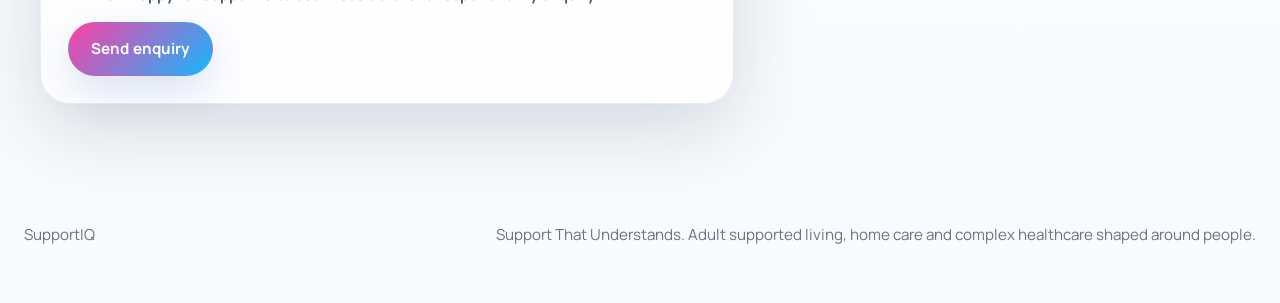
==== commit c91c9086: "Refactor code structure for improved readability and maintainability" ====
--- a/contact.html
+++ b/contact.html
@@ -3,10 +3,10 @@
   <head>
     <meta charset="UTF-8" />
     <meta name="viewport" content="width=device-width, initial-scale=1.0" />
-    <title>Contact SupportIQ | Start a Home Care Enquiry</title>
+    <title>Contact SupportIQ | Start a Supported Living Enquiry</title>
     <meta
       name="description"
-      content="Contact SupportIQ to discuss home care, supported living, complex healthcare, learning disability and autism support."
+      content="Contact SupportIQ to discuss supported living, home care, complex healthcare, learning disability and autism support for adults aged 25 to 50 and beyond."
     />
     <meta name="theme-color" content="#0f172a" />
     <link rel="preconnect" href="https://fonts.googleapis.com" />
@@ -57,16 +57,17 @@
             <p class="eyebrow">Contact SupportIQ</p>
             <h1>Tell us about the support you need and we will take it from there.</h1>
             <p>
-              Use the form below to start an enquiry about home care, supported
-              living, complex healthcare, learning disability and autism support,
-              or a more tailored care package.
+              Use the form below to start an enquiry about supported living, home
+              care, complex healthcare, learning disability and autism support for
+              adults aged 25 to 50 and beyond, or a more tailored care package.
             </p>
           </div>
 
           <div class="contact-page__photo" data-reveal>
             <img
-              src="assets/care-kitchen.jpg"
-              alt="A calm home care conversation taking place around a kitchen table"
+              class="media--contact"
+              src="assets/care-smile-2.jpg"
+              alt="Two adults in their 30s smiling together in a bright kitchen at home"
             />
           </div>
         </div>
@@ -175,7 +176,7 @@
 
     <footer class="site-footer">
       <p>SupportIQ</p>
-      <p>Support That Understands. Home care, supported living and complex healthcare shaped around people.</p>
+      <p>Support That Understands. Adult supported living, home care and complex healthcare shaped around people.</p>
     </footer>
 
     <script src="script.js"></script>
--- a/styles.css
+++ b/styles.css
@@ -684,6 +684,30 @@
   width: 100%;
   height: 100%;
   object-fit: cover;
+}
+
+.media--living {
+  object-position: center 48%;
+}
+
+.media--access {
+  object-position: center 22%;
+}
+
+.media--dance {
+  object-position: center 36%;
+}
+
+.media--planning {
+  object-position: center 38%;
+}
+
+.media--team {
+  object-position: center 24%;
+}
+
+.media--contact {
+  object-position: center 30%;
 }
 
 .presence__content,
